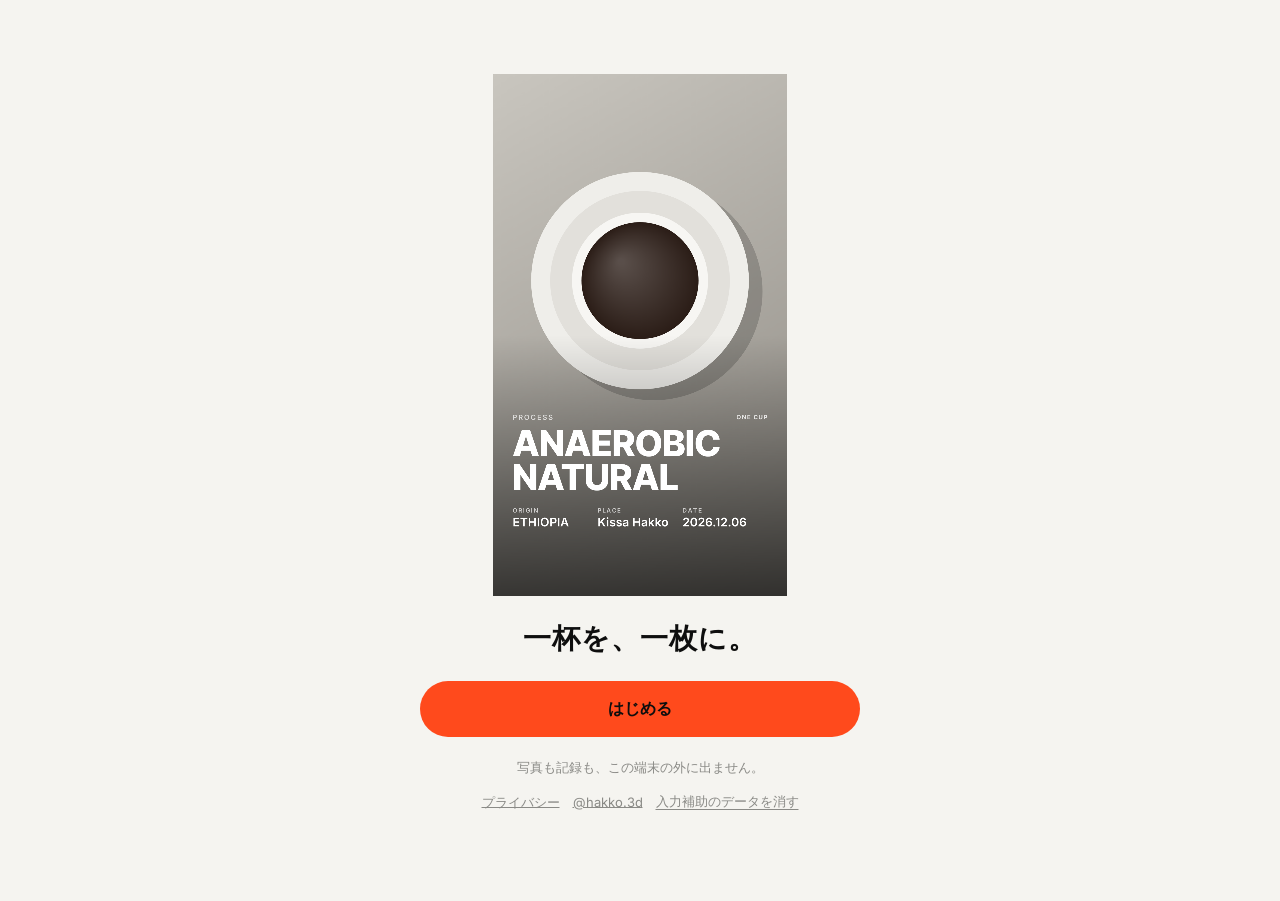
==== site/index.html @ f0be105d "Move site files into site/ so only the site is published Co-Authored-By: Claude Fable 5.2 <noreply@a" ====
<!doctype html>
<html lang="ja">
<head>
<meta charset="utf-8">
<meta name="viewport" content="width=device-width, initial-scale=1, viewport-fit=cover">
<meta http-equiv="Content-Security-Policy" content="default-src 'none'; script-src 'self'; style-src 'self'; img-src 'self' blob: data:; font-src 'self'; connect-src 'self'; worker-src 'self'; base-uri 'none'; form-action 'none'">
<meta name="referrer" content="no-referrer">
<meta name="theme-color" content="#0E0E0E" media="(prefers-color-scheme: dark)">
<meta name="theme-color" content="#F5F4F0" media="(prefers-color-scheme: light)">
<meta name="description" content="飲んだコーヒーの写真に、精製プロセスを重ねた一枚をつくる。写真も記録も端末の外に出ません。">
<title>一杯を、一枚に。</title>
<link rel="preload" href="fonts/inter-tight.woff2" as="font" type="font/woff2" crossorigin>
<link rel="stylesheet" href="css/app.css">
</head>
<body>
<p id="iab" class="iab" hidden>保存がうまくいかない場合は、右上のメニューから Safari / Chrome で開いてください。</p>

<!-- S0 トップ -->
<main id="s0" class="top">
  <canvas id="sample" class="sample" width="1080" height="1920" role="img" aria-label="シェア画像の例。写真の上に ANAEROBIC NATURAL、産地、店名、日付が重なっている"></canvas>
  <h1>一杯を、一枚に。</h1>
  <button id="start" class="primary">はじめる</button>
  <footer>
    <p>写真も記録も、この端末の外に出ません。</p>
    <p><a href="privacy.html">プライバシー</a>　<a href="https://www.instagram.com/hakko.3d/" rel="noopener noreferrer">@hakko.3d</a>　<button id="clear" class="link">入力補助のデータを消す</button></p>
  </footer>
</main>

<!-- S1〜S5 -->
<main id="flow" class="flow" hidden>
  <header>
    <button id="back" class="icon" aria-label="戻る">←</button>
    <span id="stepname"></span>
    <button id="jump" class="link">このまま作る</button>
  </header>
  <div class="stage"><canvas id="cv" width="1080" height="1920"></canvas></div>

  <section id="p1" class="panel" hidden>
    <p class="hint">ドラッグで位置、ピンチで拡大</p>
    <button id="usephoto" class="primary">この写真で進む</button>
    <button id="repick" class="ghost">選び直す</button>
  </section>

  <section id="p2" class="panel" hidden>
    <div id="procMain" class="grid2"></div>
    <div id="procSub" class="chips"></div>
    <div id="procFreeWrap" hidden>
      <form id="procFreeForm" class="inline">
        <input id="procFree" type="text" maxlength="12" placeholder="自由入力（12文字まで）" autocomplete="off" enterkeyhint="done">
        <button class="ghost">決定</button>
      </form>
    </div>
    <button id="skip2" class="link skip">わからない・スキップ</button>
  </section>

  <section id="p3" class="panel" hidden>
    <div id="cRecentWrap"><p class="cap">最近</p><div id="cRecent" class="chips"></div></div>
    <div id="cTop" class="chips"></div>
    <button id="cMore" class="ghost">ほかの国</button>
    <div id="cAll" hidden>
      <input id="cFilter" type="text" placeholder="国名で絞り込む" autocomplete="off">
      <div id="cList" class="list"></div>
    </div>
    <button id="skip3" class="link skip">スキップ</button>
  </section>

  <section id="p4" class="panel" hidden>
    <div id="placeMode" class="grid2">
      <button class="big" data-m="shop">店舗</button>
      <button class="big" data-m="home">自宅</button>
    </div>
    <div id="shopWrap" hidden>
      <div id="shopRecent" class="chips"></div>
      <form id="shopForm" class="inline">
        <input id="shop" type="text" maxlength="40" placeholder="店舗名" autocomplete="off" enterkeyhint="done">
        <button class="ghost">決定</button>
      </form>
    </div>
    <p class="hint">位置情報は使いません。自宅は「HOME」とだけ表示します。</p>
    <button id="skip4" class="link skip">スキップ</button>
  </section>

  <section id="p5" class="panel" hidden>
    <div class="segs">
      <div class="seg" role="group" aria-label="型">
        <button data-set="pattern=A">FULL</button><button data-set="pattern=B">LABEL</button>
      </div>
      <div class="seg" role="group" aria-label="縦横比">
        <button data-set="ratio=9:16">9:16</button><button data-set="ratio=4:5">4:5</button>
      </div>
      <div class="seg" id="bgSeg" role="group" aria-label="地色">
        <button data-set="bg=paper">紙</button><button data-set="bg=ink">墨</button>
      </div>
    </div>
    <button id="save" class="primary">保存・シェア</button>
    <div id="edit" class="list"></div>
    <label class="row"><span class="k">日付</span><input id="date" type="date"></label>
  </section>
</main>

<!-- S6 完了 -->
<main id="s6" class="top" hidden>
  <h1>保存しました</h1>
  <img id="result" class="sample" alt="生成したシェア画像">
  <p class="hint">保存されていない場合は、画像を長押しして保存できます。</p>
  <button id="again" class="primary">もう一杯記録する</button>
</main>

<input id="file" class="vh" type="file" accept="image/*" aria-hidden="true" tabindex="-1">
<script type="module" src="js/app.js"></script>
</body>
</html>
---- site/css/app.css ----
@font-face{font-family:"Inter";src:url("../fonts/inter.woff2") format("woff2");font-weight:100 900;font-display:swap}
@font-face{font-family:"Inter Tight";src:url("../fonts/inter-tight.woff2") format("woff2");font-weight:100 900;font-display:swap}

/* 色は4色まで：墨・紙・灰・朱 */
:root{--bg:#F5F4F0;--fg:#0E0E0E;--gray:#8A8A86;--acc:#FF4A1C;--line:rgba(138,138,134,.3)}
@media(prefers-color-scheme:dark){:root{--bg:#0E0E0E;--fg:#F5F4F0}}

*{box-sizing:border-box;-webkit-tap-highlight-color:transparent}
html{-webkit-text-size-adjust:100%}
body{margin:0;background:var(--bg);color:var(--fg);font:16px/1.6 "Inter","Hiragino Sans","Noto Sans JP",sans-serif}
[hidden]{display:none!important}
button,input{font:inherit;color:inherit}
button{cursor:pointer;background:none;border:0;padding:0}
a{color:inherit}
.vh{position:absolute;width:1px;height:1px;opacity:0;pointer-events:none}
main{max-width:480px;margin:0 auto;padding:0 20px}

/* ボタン：丸端。入力欄：角丸14px。影なし */
.primary{display:block;width:100%;min-height:56px;border-radius:999px;background:var(--acc);color:#0E0E0E;font-weight:700}
.primary:disabled{opacity:.4}
.ghost{min-height:48px;padding:0 20px;border-radius:999px;border:1px solid var(--line)}
.link{color:var(--gray);font-size:13px;text-decoration:underline;text-underline-offset:3px;min-height:48px}
.icon{width:48px;height:48px;font-size:20px}
input[type=text],input[type=date]{min-height:48px;padding:0 14px;border:1px solid var(--line);border-radius:14px;background:none;width:100%}
input:focus-visible,button:focus-visible,a:focus-visible{outline:2px solid var(--fg);outline-offset:2px}

/* S0・S6 */
.top{min-height:100svh;display:flex;flex-direction:column;align-items:center;justify-content:center;gap:20px;padding-top:24px;padding-bottom:24px;text-align:center}
.top h1{font-size:28px;font-weight:700;letter-spacing:.04em;margin:0}
.sample{height:58svh;width:auto;max-width:100%;display:block}
.top footer{font-size:13px;color:var(--gray)}
.top footer p{margin:0}
.iab{margin:0;padding:10px 20px;font-size:13px;text-align:center;border-bottom:1px solid var(--line)}
.hint{font-size:13px;color:var(--gray);margin:0;text-align:center}

/* S1〜S5 */
.flow header{display:grid;grid-template-columns:48px 1fr auto;align-items:center;height:52px;margin:0 -12px}
#stepname{font-size:13px;font-weight:600;letter-spacing:.12em;text-align:center}
#jump{min-width:48px;padding-right:12px}
.stage{display:flex;justify-content:center}
#cv{height:40svh;width:auto;max-width:100%;display:block}
.flow[data-step="1"] #cv{height:60svh;touch-action:none;cursor:grab}
.flow[data-step="5"] #cv{height:52svh}
.panel{display:flex;flex-direction:column;gap:14px;padding:20px 0 32px}
.grid2{display:grid;grid-template-columns:1fr 1fr;gap:10px}
.big{min-height:64px;border:1px solid var(--line);border-radius:14px;font-weight:600}
.chips{display:flex;flex-wrap:wrap;gap:8px}
.chips:empty{display:none}
.chip{min-height:48px;padding:0 18px;border:1px solid var(--line);border-radius:999px}
.big[aria-pressed=true],.chip[aria-pressed=true],.seg button[aria-pressed=true]{background:var(--fg);color:var(--bg);border-color:var(--fg)}
.cap{font-size:13px;color:var(--gray);margin:0 0 8px}
.inline{display:flex;gap:8px}
.inline input{flex:1;min-width:0}
#shopWrap{display:flex;flex-direction:column;gap:14px}
.skip{align-self:center}
.list{display:flex;flex-direction:column}
#cAll{display:flex;flex-direction:column;gap:8px}
#cList{max-height:38svh;overflow:auto}
.row{display:flex;justify-content:space-between;align-items:center;gap:16px;min-height:48px;border-bottom:1px solid var(--line);text-align:left;width:100%}
.row .k{font-size:13px;color:var(--gray);flex:none}
.row .v{overflow:hidden;text-overflow:ellipsis;white-space:nowrap}
.row input[type=date]{width:auto;border:0;padding:0;text-align:right}
.segs{display:flex;flex-wrap:wrap;gap:8px;justify-content:center}
.seg{display:flex;border:1px solid var(--line);border-radius:999px;overflow:hidden}
.seg button{min-height:44px;padding:0 16px;font-size:13px;font-weight:600;letter-spacing:.06em}

/* プライバシーのページ */
.doc{padding-top:32px;padding-bottom:48px}
.doc h1{font-size:28px;margin:0 0 16px}
.doc h2{font-size:16px;margin:32px 0 8px}
.doc table{width:100%;border-collapse:collapse;font-size:13px}
.doc th,.doc td{text-align:left;vertical-align:top;padding:8px 8px 8px 0;border-bottom:1px solid var(--line)}
.doc th{color:var(--gray);font-weight:600}
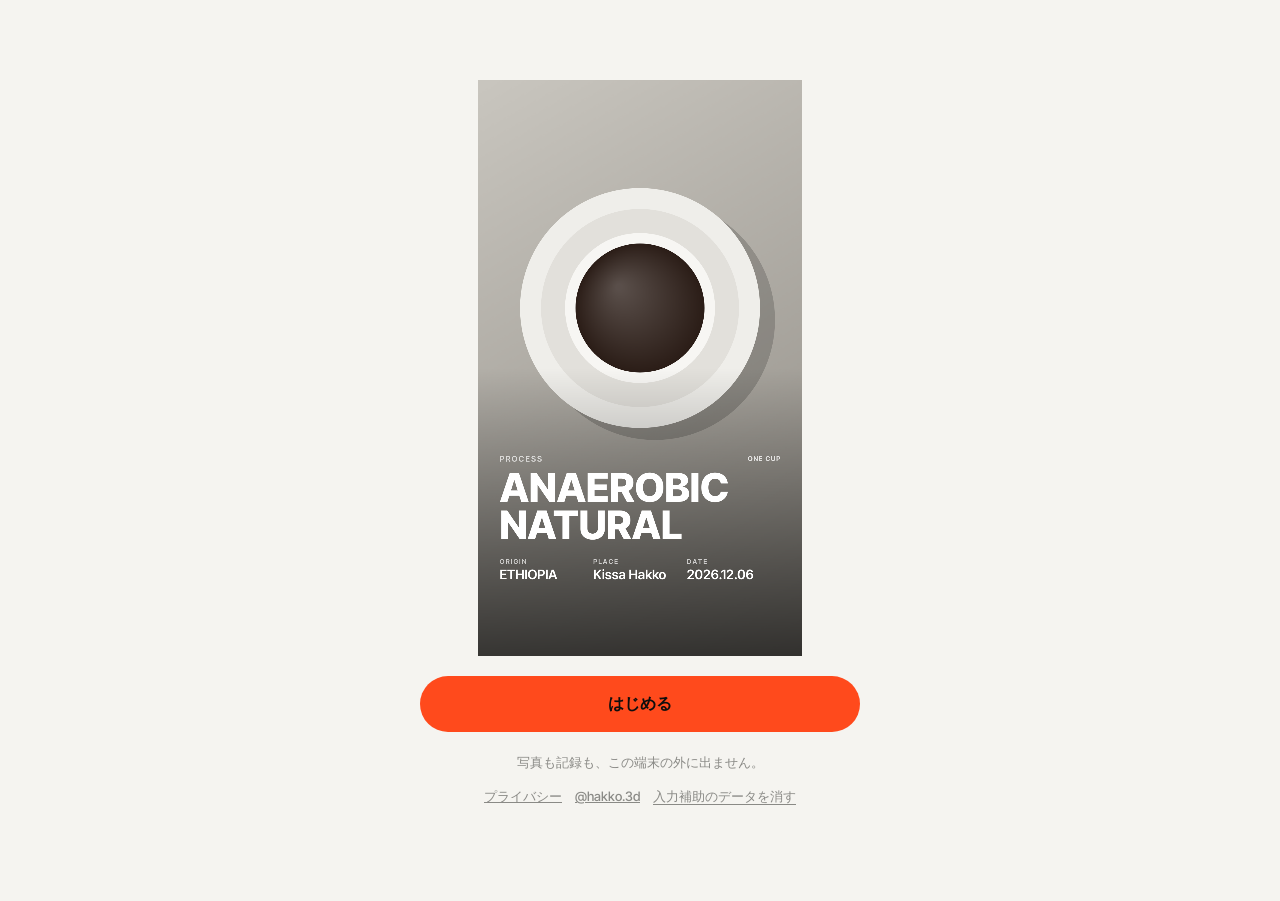
==== commit 57edc06c: "Unify typeface to Inter Tight across UI and share image; remove top tagline Co-Authored-By: Claude F" ====
--- a/site/index.html
+++ b/site/index.html
@@ -8,7 +8,7 @@
 <meta name="theme-color" content="#0E0E0E" media="(prefers-color-scheme: dark)">
 <meta name="theme-color" content="#F5F4F0" media="(prefers-color-scheme: light)">
 <meta name="description" content="飲んだコーヒーの写真に、精製プロセスを重ねた一枚をつくる。写真も記録も端末の外に出ません。">
-<title>一杯を、一枚に。</title>
+<title>ONE CUP</title>
 <link rel="preload" href="fonts/inter-tight.woff2" as="font" type="font/woff2" crossorigin>
 <link rel="stylesheet" href="css/app.css">
 </head>
@@ -18,7 +18,6 @@
 <!-- S0 トップ -->
 <main id="s0" class="top">
   <canvas id="sample" class="sample" width="1080" height="1920" role="img" aria-label="シェア画像の例。写真の上に ANAEROBIC NATURAL、産地、店名、日付が重なっている"></canvas>
-  <h1>一杯を、一枚に。</h1>
   <button id="start" class="primary">はじめる</button>
   <footer>
     <p>写真も記録も、この端末の外に出ません。</p>
--- a/site/css/app.css
+++ b/site/css/app.css
@@ -1,4 +1,3 @@
-@font-face{font-family:"Inter";src:url("../fonts/inter.woff2") format("woff2");font-weight:100 900;font-display:swap}
 @font-face{font-family:"Inter Tight";src:url("../fonts/inter-tight.woff2") format("woff2");font-weight:100 900;font-display:swap}
 
 /* 色は4色まで：墨・紙・灰・朱 */
@@ -7,7 +6,7 @@
 
 *{box-sizing:border-box;-webkit-tap-highlight-color:transparent}
 html{-webkit-text-size-adjust:100%}
-body{margin:0;background:var(--bg);color:var(--fg);font:16px/1.6 "Inter","Hiragino Sans","Noto Sans JP",sans-serif}
+body{margin:0;background:var(--bg);color:var(--fg);font:500 16px/1.6 "Inter Tight","Hiragino Sans","Hiragino Kaku Gothic ProN","Noto Sans CJK JP","Noto Sans JP","Yu Gothic",sans-serif;font-feature-settings:"palt"}
 [hidden]{display:none!important}
 button,input{font:inherit;color:inherit}
 button{cursor:pointer;background:none;border:0;padding:0}
@@ -16,7 +15,7 @@
 main{max-width:480px;margin:0 auto;padding:0 20px}
 
 /* ボタン：丸端。入力欄：角丸14px。影なし */
-.primary{display:block;width:100%;min-height:56px;border-radius:999px;background:var(--acc);color:#0E0E0E;font-weight:700}
+.primary{display:block;width:100%;min-height:56px;border-radius:999px;background:var(--acc);color:#0E0E0E;font-weight:800}
 .primary:disabled{opacity:.4}
 .ghost{min-height:48px;padding:0 20px;border-radius:999px;border:1px solid var(--line)}
 .link{color:var(--gray);font-size:13px;text-decoration:underline;text-underline-offset:3px;min-height:48px}
@@ -26,8 +25,8 @@
 
 /* S0・S6 */
 .top{min-height:100svh;display:flex;flex-direction:column;align-items:center;justify-content:center;gap:20px;padding-top:24px;padding-bottom:24px;text-align:center}
-.top h1{font-size:28px;font-weight:700;letter-spacing:.04em;margin:0}
-.sample{height:58svh;width:auto;max-width:100%;display:block}
+.top h1{font-size:28px;font-weight:800;letter-spacing:.02em;margin:0}
+.sample{height:64svh;width:auto;max-width:100%;display:block}
 .top footer{font-size:13px;color:var(--gray)}
 .top footer p{margin:0}
 .iab{margin:0;padding:10px 20px;font-size:13px;text-align:center;border-bottom:1px solid var(--line)}
@@ -35,7 +34,7 @@
 
 /* S1〜S5 */
 .flow header{display:grid;grid-template-columns:48px 1fr auto;align-items:center;height:52px;margin:0 -12px}
-#stepname{font-size:13px;font-weight:600;letter-spacing:.12em;text-align:center}
+#stepname{font-size:13px;font-weight:700;letter-spacing:.12em;text-align:center}
 #jump{min-width:48px;padding-right:12px}
 .stage{display:flex;justify-content:center}
 #cv{height:40svh;width:auto;max-width:100%;display:block}
@@ -43,7 +42,7 @@
 .flow[data-step="5"] #cv{height:52svh}
 .panel{display:flex;flex-direction:column;gap:14px;padding:20px 0 32px}
 .grid2{display:grid;grid-template-columns:1fr 1fr;gap:10px}
-.big{min-height:64px;border:1px solid var(--line);border-radius:14px;font-weight:600}
+.big{min-height:64px;border:1px solid var(--line);border-radius:14px;font-weight:700}
 .chips{display:flex;flex-wrap:wrap;gap:8px}
 .chips:empty{display:none}
 .chip{min-height:48px;padding:0 18px;border:1px solid var(--line);border-radius:999px}
@@ -62,11 +61,11 @@
 .row input[type=date]{width:auto;border:0;padding:0;text-align:right}
 .segs{display:flex;flex-wrap:wrap;gap:8px;justify-content:center}
 .seg{display:flex;border:1px solid var(--line);border-radius:999px;overflow:hidden}
-.seg button{min-height:44px;padding:0 16px;font-size:13px;font-weight:600;letter-spacing:.06em}
+.seg button{min-height:44px;padding:0 16px;font-size:13px;font-weight:700;letter-spacing:.06em}
 
 /* プライバシーのページ */
 .doc{padding-top:32px;padding-bottom:48px}
-.doc h1{font-size:28px;margin:0 0 16px}
+.doc h1{font-size:28px;font-weight:800;margin:0 0 16px}
 .doc h2{font-size:16px;margin:32px 0 8px}
 .doc table{width:100%;border-collapse:collapse;font-size:13px}
 .doc th,.doc td{text-align:left;vertical-align:top;padding:8px 8px 8px 0;border-bottom:1px solid var(--line)}
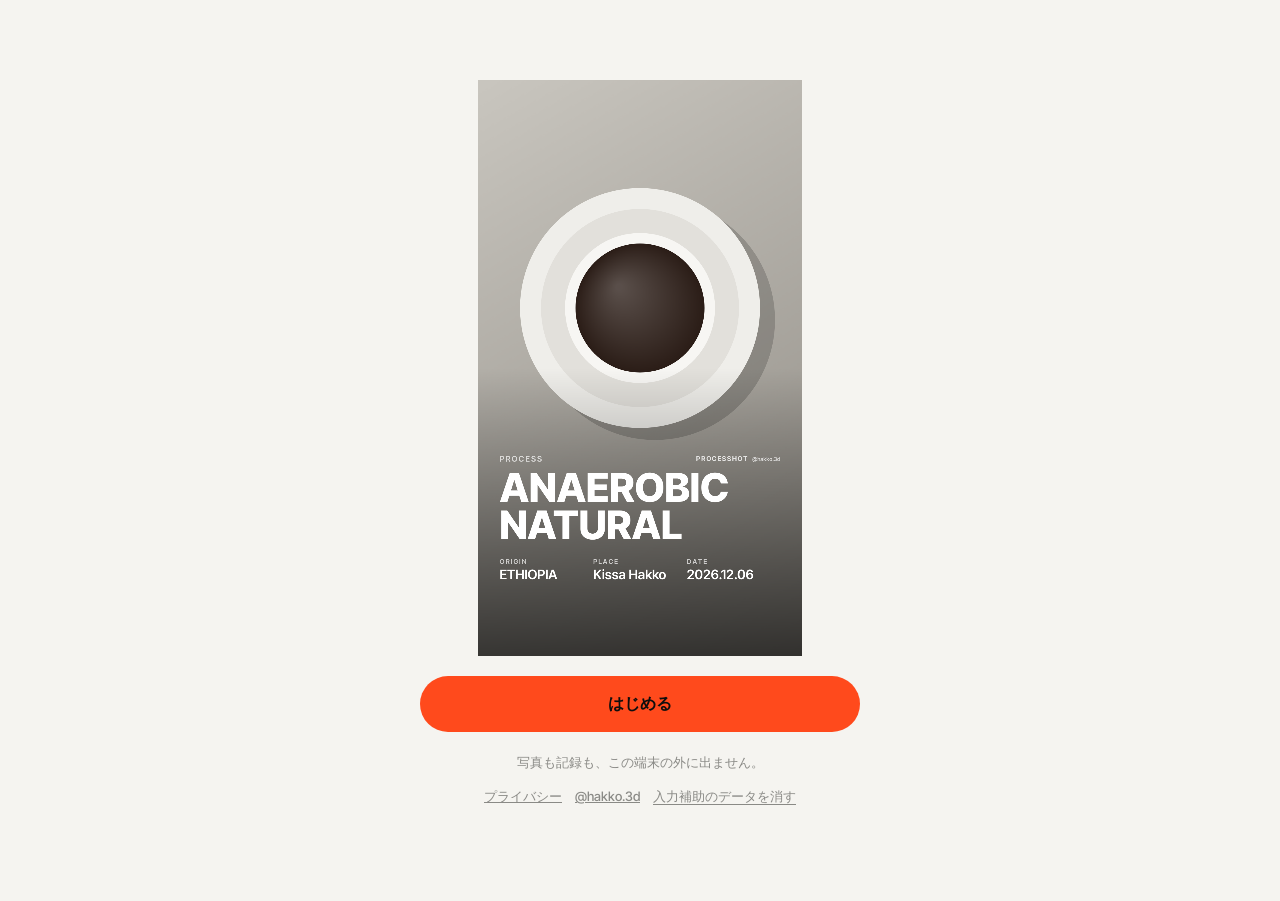
==== commit 097c0061: "Name the service PROCESSHOT; add SEO title/description; add Muse prompt for domain setup Co-Authored" ====
--- a/site/index.html
+++ b/site/index.html
@@ -7,8 +7,12 @@
 <meta name="referrer" content="no-referrer">
 <meta name="theme-color" content="#0E0E0E" media="(prefers-color-scheme: dark)">
 <meta name="theme-color" content="#F5F4F0" media="(prefers-color-scheme: light)">
-<meta name="description" content="飲んだコーヒーの写真に、精製プロセスを重ねた一枚をつくる。写真も記録も端末の外に出ません。">
-<title>ONE CUP</title>
+<meta name="description" content="飲んだコーヒーの写真に、精製プロセス（ウォッシュド・ナチュラル・ハニー・アナエロビックなど）と産地・店名を重ねたシェア画像をつくる無料ツール。登録不要。写真は端末の外に出ません。">
+<meta property="og:title" content="PROCESSHOT｜コーヒーの精製プロセスを写真に重ねる">
+<meta property="og:description" content="飲んだ一杯の写真に、精製プロセスと産地を重ねたシェア画像をつくる。無料・登録不要。">
+<meta property="og:type" content="website">
+<meta property="og:site_name" content="PROCESSHOT">
+<title>PROCESSHOT｜コーヒーの精製プロセスを写真に重ねる</title>
 <link rel="preload" href="fonts/inter-tight.woff2" as="font" type="font/woff2" crossorigin>
 <link rel="stylesheet" href="css/app.css">
 </head>
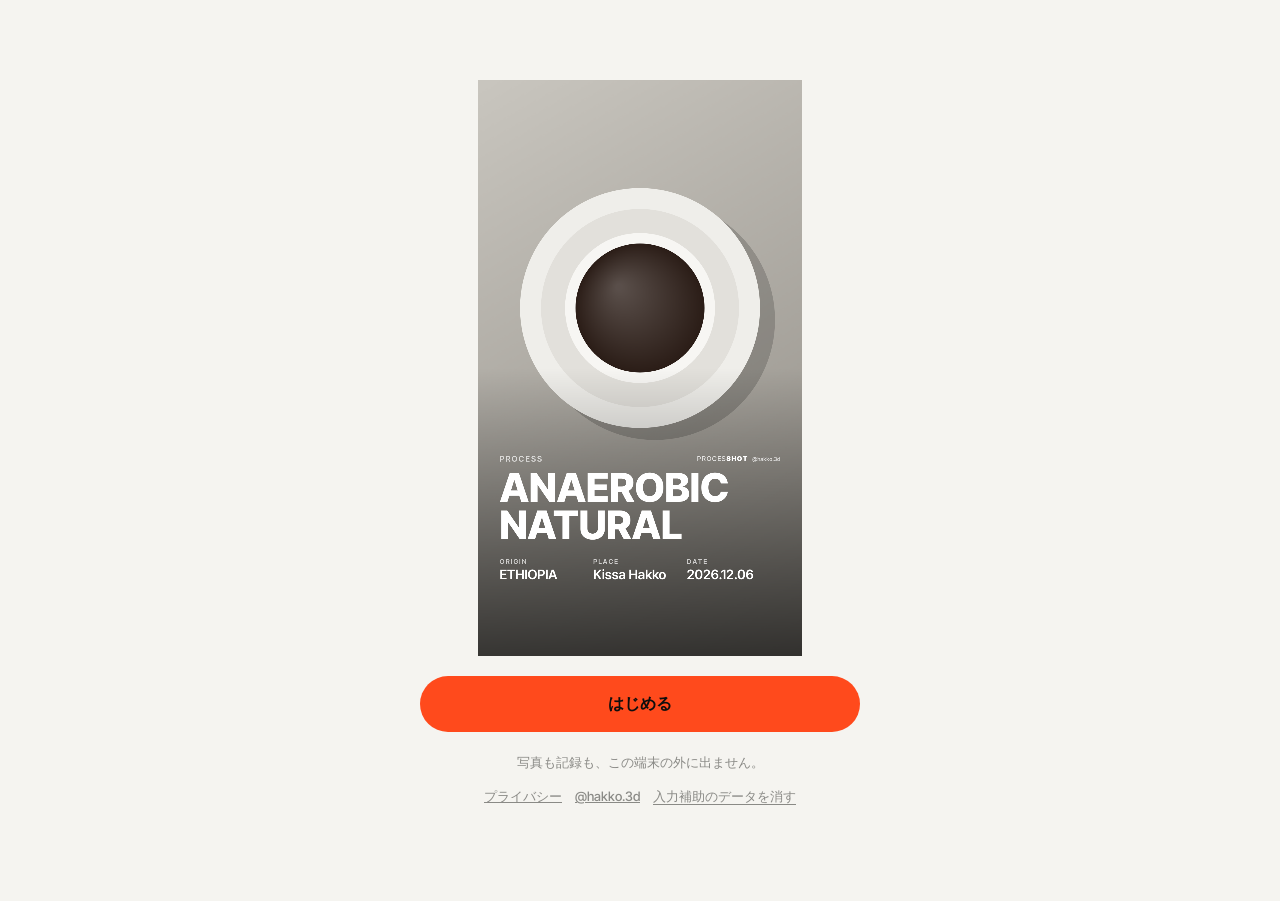
==== commit 0b642e95: "Point canonical and docs at processhot.com Co-Authored-By: Claude Fable 5.2 <noreply@anthropic.com> " ====
--- a/site/index.html
+++ b/site/index.html
@@ -11,6 +11,8 @@
 <meta property="og:title" content="PROCESSHOT｜コーヒーの精製プロセスを写真に重ねる">
 <meta property="og:description" content="飲んだ一杯の写真に、精製プロセスと産地を重ねたシェア画像をつくる。無料・登録不要。">
 <meta property="og:type" content="website">
+<meta property="og:url" content="https://processhot.com/">
+<link rel="canonical" href="https://processhot.com/">
 <meta property="og:site_name" content="PROCESSHOT">
 <title>PROCESSHOT｜コーヒーの精製プロセスを写真に重ねる</title>
 <link rel="preload" href="fonts/inter-tight.woff2" as="font" type="font/woff2" crossorigin>
